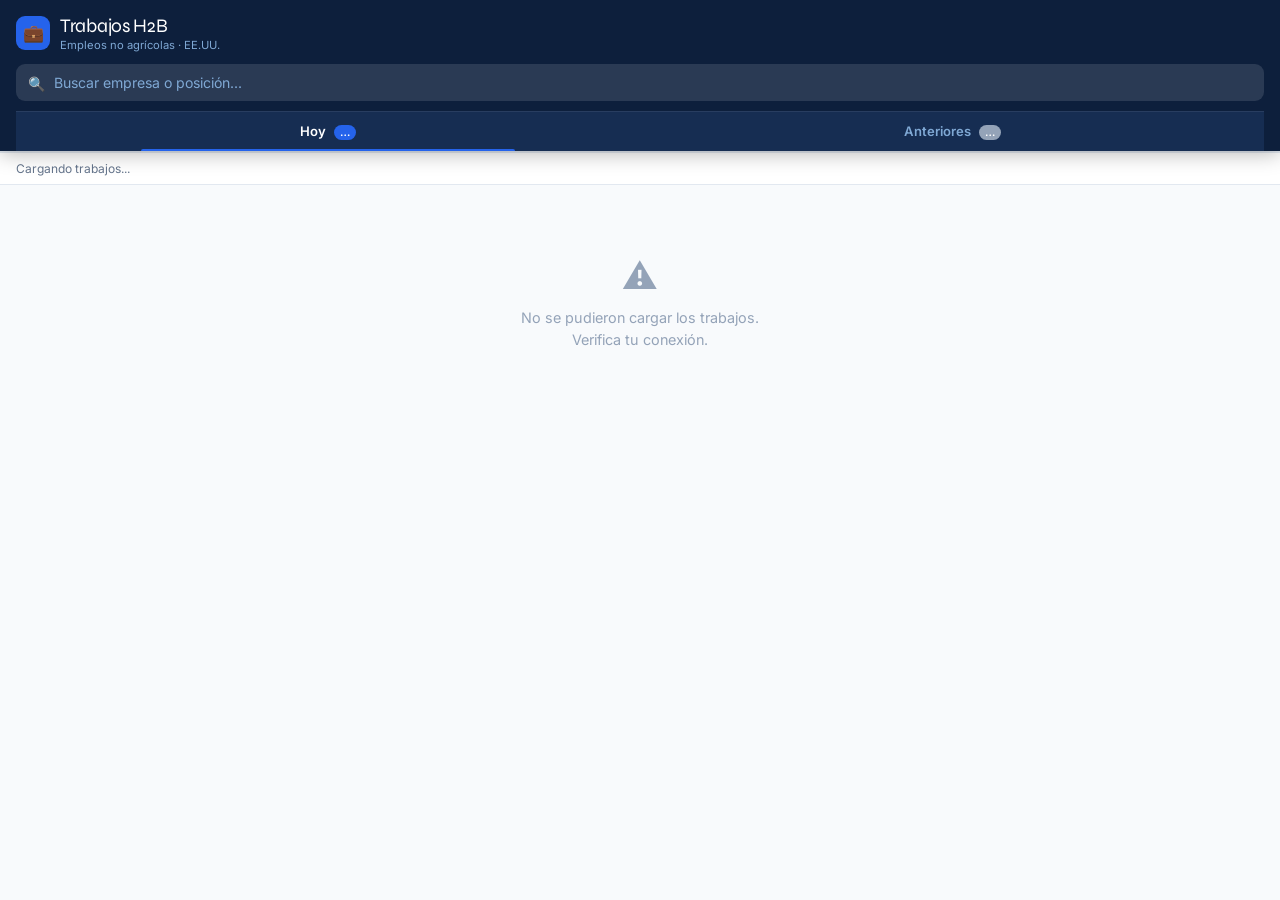
==== index.html @ 182c6082 "Add files via upload" ====
<!DOCTYPE html>
<html lang="es">
<head>
<meta charset="UTF-8">
<meta name="viewport" content="width=device-width, initial-scale=1.0">
<meta name="theme-color" content="#0d1f3c">
<title>Trabajos H2B</title>
<link rel="manifest" href="manifest.json">
<link href="https://fonts.googleapis.com/css2?family=Inter:wght@400;500;600&family=Syne:wght@700;800&display=swap" rel="stylesheet">
<style>
*,*::before,*::after{box-sizing:border-box;margin:0;padding:0}
:root{
  --navy:#0d1f3c;--navy2:#162d52;--blue:#2563eb;--blue-light:#dbeafe;
  --green:#059669;--green-light:#d1fae5;--amber:#d97706;--amber-light:#fef3c7;
  --gray1:#f8fafc;--gray2:#e2e8f0;--gray3:#94a3b8;--gray4:#64748b;
  --dark:#0f172a;--white:#fff;--radius:12px;
  --shadow:0 1px 8px rgba(15,23,42,.08),0 4px 16px rgba(15,23,42,.06);
}
body{font-family:'Inter',sans-serif;background:var(--gray1);color:var(--dark);min-height:100vh;-webkit-font-smoothing:antialiased}

/* HEADER */
header{background:var(--navy);position:sticky;top:0;z-index:100;box-shadow:0 2px 20px rgba(0,0,0,.3)}
.header-inner{padding:14px 16px 0}
.header-top{display:flex;align-items:center;gap:10px;margin-bottom:12px}
.logo-mark{width:34px;height:34px;background:var(--blue);border-radius:9px;display:flex;align-items:center;justify-content:center;font-size:17px;flex-shrink:0}
.app-title{font-family:'Syne',sans-serif;font-size:1.2rem;color:var(--white);letter-spacing:-.3px}
.app-sub{font-size:.7rem;color:#7fa8d4;margin-top:1px}

/* SEARCH ROW */
.search-row{display:flex;align-items:center;gap:8px;margin-bottom:0}
.search-wrap{position:relative;flex:1}
.search-wrap input{width:100%;padding:10px 16px 10px 38px;border:none;background:rgba(255,255,255,.12);color:white;font-size:.88rem;outline:none;font-family:'Inter',sans-serif;border-radius:9px}
.search-wrap input::placeholder{color:#7fa8d4}
.search-wrap .si{position:absolute;left:12px;top:50%;transform:translateY(-50%);color:#7fa8d4;font-size:14px;pointer-events:none}
.btn-avanzada{flex-shrink:0;background:var(--blue);border:none;color:white;padding:9px 12px;border-radius:9px;font-size:.75rem;font-weight:600;cursor:pointer;font-family:'Inter',sans-serif;white-space:nowrap;display:none;align-items:center;gap:4px;transition:background .15s}
.btn-avanzada.visible{display:flex}
.btn-avanzada.active{background:#1d4ed8}

/* TABS */
.tabs{display:flex;background:var(--navy2);border-top:1px solid rgba(255,255,255,.08);margin-top:10px}
.tab{flex:1;padding:11px 8px;text-align:center;font-size:.82rem;font-weight:600;color:#7fa8d4;cursor:pointer;border:none;background:none;font-family:'Inter',sans-serif;transition:all .15s;position:relative}
.tab.active{color:var(--white)}
.tab.active::after{content:'';position:absolute;bottom:0;left:20%;right:20%;height:2px;background:var(--blue);border-radius:2px 2px 0 0}
.tab-count{display:inline-flex;align-items:center;justify-content:center;background:var(--blue);color:white;font-size:.65rem;font-weight:700;padding:1px 6px;border-radius:10px;margin-left:5px;min-width:18px}
.tab-count.empty{background:var(--gray3)}

/* FILTER PANEL */
.filter-panel{background:var(--white);border-bottom:2px solid var(--gray2);overflow:hidden;max-height:0;transition:max-height .35s ease}
.filter-panel.open{max-height:700px}
.filter-inner{padding:16px}
.filter-section{margin-bottom:18px}
.filter-section:last-child{margin-bottom:0}
.filter-label{font-size:.72rem;font-weight:700;color:var(--gray4);text-transform:uppercase;letter-spacing:.5px;margin-bottom:10px;display:flex;align-items:center;gap:6px}
.filter-label span{background:var(--blue-light);color:var(--blue);font-size:.65rem;padding:2px 7px;border-radius:10px;font-weight:600}

/* CHECKBOX GRID */
.check-grid{display:grid;grid-template-columns:repeat(3,1fr);gap:6px}
.check-item{display:flex;align-items:center;gap:6px;padding:6px 8px;border-radius:8px;border:1.5px solid var(--gray2);cursor:pointer;transition:all .15s;background:var(--white)}
.check-item:hover{border-color:var(--blue);background:#f0f7ff}
.check-item.active{background:var(--navy);border-color:var(--navy)}
.check-item input{display:none}
.check-box{width:14px;height:14px;border-radius:4px;border:1.5px solid var(--gray3);background:var(--white);flex-shrink:0;display:flex;align-items:center;justify-content:center;font-size:9px;transition:all .15s}
.check-item.active .check-box{background:var(--blue);border-color:var(--blue);color:white}
.check-name{font-size:.72rem;font-weight:500;color:var(--dark);line-height:1.2;overflow:hidden;text-overflow:ellipsis;white-space:nowrap}
.check-item.active .check-name{color:white}

/* SLIDER */
.slider-wrap{padding:0 2px}
.slider-val{display:flex;justify-content:space-between;font-size:.8rem;color:var(--gray4);margin-bottom:8px}
.slider-val strong{color:var(--blue);font-weight:700;font-size:.9rem}
input[type=range]{width:100%;accent-color:var(--blue);height:5px;cursor:pointer}

/* FILTER ACTIONS */
.filter-actions{display:flex;gap:8px;margin-top:18px;padding-top:14px;border-top:1px solid var(--gray2)}
.btn-apply{flex:1;padding:11px;background:var(--blue);color:white;border:none;border-radius:9px;font-weight:700;font-size:.88rem;cursor:pointer;font-family:'Inter',sans-serif}
.btn-clear{padding:11px 16px;background:var(--gray1);color:var(--gray4);border:1.5px solid var(--gray2);border-radius:9px;font-weight:500;font-size:.88rem;cursor:pointer;font-family:'Inter',sans-serif}
.active-filters-bar{padding:6px 16px;background:#eff6ff;border-bottom:1px solid #bfdbfe;font-size:.75rem;color:var(--blue);display:none;align-items:center;gap:6px;flex-wrap:wrap}
.active-filters-bar.visible{display:flex}
.af-tag{background:var(--blue);color:white;padding:2px 8px;border-radius:10px;font-size:.7rem;font-weight:600}
.af-clear{margin-left:auto;color:var(--blue);font-weight:600;cursor:pointer;font-size:.75rem}

/* STATS */
.stats-bar{padding:8px 16px;font-size:.75rem;color:var(--gray4);background:var(--white);border-bottom:1px solid var(--gray2)}
.stats-bar strong{color:var(--blue)}

/* LIST */
.list{padding:10px 12px 100px;display:flex;flex-direction:column;gap:8px}

/* CARD */
.card{background:var(--white);border-radius:var(--radius);border:1px solid var(--gray2);box-shadow:var(--shadow);overflow:hidden}
.card-header{padding:14px 14px 12px;cursor:pointer;user-select:none}
.card-header:active{background:var(--gray1)}
.card-row1{display:flex;align-items:flex-start;gap:10px;margin-bottom:9px}
.card-icon{width:38px;height:38px;border-radius:9px;background:var(--blue-light);display:flex;align-items:center;justify-content:center;font-size:17px;flex-shrink:0}
.card-titles{flex:1;min-width:0}
.card-empresa{font-weight:600;font-size:.9rem;color:var(--navy);white-space:nowrap;overflow:hidden;text-overflow:ellipsis}
.card-posicion{font-size:.78rem;color:var(--gray4);margin-top:2px;white-space:nowrap;overflow:hidden;text-overflow:ellipsis}
.card-chevron{color:var(--gray3);font-size:13px;transition:transform .2s;flex-shrink:0;margin-top:3px}
.card.expanded .card-chevron{transform:rotate(180deg)}
.card-tags{display:flex;gap:5px;flex-wrap:wrap;align-items:center}
.tag{display:inline-flex;align-items:center;gap:3px;font-size:.71rem;padding:3px 8px;border-radius:20px;font-weight:500}
.tag-state{background:#eff6ff;color:#1d4ed8}
.tag-wage{background:var(--green-light);color:var(--green)}
.tag-date{background:var(--amber-light);color:var(--amber)}
.contact-dots{display:flex;gap:4px;flex-shrink:0}
.dot{width:20px;height:20px;border-radius:50%;display:flex;align-items:center;justify-content:center;font-size:10px}
.dot-email{background:#dbeafe}
.dot-phone{background:#d1fae5}
.dot-web{background:#fef3c7}

/* CARD BODY */
.card-body{border-top:1px solid var(--gray2);padding:14px;display:none;animation:fadeIn .2s ease}
.card.expanded .card-body{display:block}
@keyframes fadeIn{from{opacity:0;transform:translateY(-4px)}to{opacity:1;transform:translateY(0)}}
.detail-row{display:flex;align-items:flex-start;gap:10px;padding:9px 0;border-bottom:1px solid var(--gray2)}
.detail-row:last-of-type{border-bottom:none}
.detail-icon{width:30px;height:30px;border-radius:8px;background:var(--gray1);display:flex;align-items:center;justify-content:center;font-size:14px;flex-shrink:0}
.detail-label{font-size:.68rem;color:var(--gray3);font-weight:600;text-transform:uppercase;letter-spacing:.4px}
.detail-value{font-size:.85rem;color:var(--dark);font-weight:500;margin-top:1px;word-break:break-word}
.detail-actions{display:flex;gap:8px;margin-top:14px;flex-wrap:wrap}
.btn-action{display:inline-flex;align-items:center;gap:6px;padding:10px 16px;border-radius:9px;font-size:.83rem;font-weight:600;cursor:pointer;border:none;font-family:'Inter',sans-serif;text-decoration:none;transition:opacity .15s}
.btn-action:active{opacity:.8}
.btn-email{background:var(--blue);color:white}
.btn-web{background:var(--navy);color:white}
.btn-copy{background:var(--gray1);color:var(--gray4);border:1px solid var(--gray2)}
.desc-text{font-size:.8rem;color:var(--gray4);line-height:1.55;margin-top:4px}
.desc-toggle{font-size:.75rem;color:var(--blue);cursor:pointer;font-weight:600;margin-top:4px;display:inline-block}

/* PAGINATION */
.pagination{display:flex;align-items:center;justify-content:center;gap:10px;padding:14px 16px;background:var(--white);border-top:1px solid var(--gray2);position:fixed;bottom:0;left:0;right:0;box-shadow:0 -2px 12px rgba(0,0,0,.08)}
.btn-page{padding:8px 16px;border-radius:8px;border:1.5px solid var(--gray2);background:var(--white);font-size:.82rem;font-weight:600;cursor:pointer;color:var(--dark);font-family:'Inter',sans-serif}
.btn-page:disabled{opacity:.35;cursor:default}
.page-info{font-size:.8rem;color:var(--gray4);font-weight:500}

/* MISC */
.center-msg{text-align:center;padding:60px 20px;color:var(--gray3)}
.center-msg .big{font-size:2.2rem;margin-bottom:10px}
.center-msg p{font-size:.9rem;line-height:1.5}
.spinner{width:32px;height:32px;border:3px solid var(--gray2);border-top-color:var(--blue);border-radius:50%;animation:spin .7s linear infinite;margin:0 auto 14px}
@keyframes spin{to{transform:rotate(360deg)}}
.today-empty{background:var(--amber-light);border:1px solid #fcd34d;border-radius:var(--radius);padding:16px;margin:12px;color:var(--amber);font-size:.85rem;line-height:1.6;text-align:center}
.toast{position:fixed;bottom:80px;left:50%;transform:translateX(-50%) translateY(20px);background:var(--dark);color:white;padding:8px 18px;border-radius:20px;font-size:.8rem;font-weight:500;opacity:0;transition:all .25s;pointer-events:none;z-index:300}
.toast.show{opacity:1;transform:translateX(-50%) translateY(0)}
</style>
</head>
<body>

<header>
  <div class="header-inner">
    <div class="header-top">
      <div class="logo-mark">💼</div>
      <div>
        <div class="app-title">Trabajos H2B</div>
        <div class="app-sub">Empleos no agrícolas · EE.UU.</div>
      </div>
    </div>
    <div class="search-row">
      <div class="search-wrap">
        <span class="si">🔍</span>
        <input type="search" id="searchInput" placeholder="Buscar empresa o posición...">
      </div>
      <button class="btn-avanzada" id="btnAvanzada" onclick="toggleFilter()">⚙️ Búsqueda avanzada</button>
    </div>
    <div class="tabs">
      <button class="tab active" id="tabHoy" onclick="cambiarTab('hoy')">
        Hoy <span class="tab-count" id="countHoy">…</span>
      </button>
      <button class="tab" id="tabAnt" onclick="cambiarTab('anteriores')">
        Anteriores <span class="tab-count empty" id="countAnt">…</span>
      </button>
    </div>
  </div>
</header>

<!-- FILTER PANEL -->
<div class="filter-panel" id="filterPanel">
  <div class="filter-inner">
    <div class="filter-section">
      <div class="filter-label">📍 Estado <span id="countEstados"></span></div>
      <div class="check-grid" id="gridEstados"></div>
    </div>
    <div class="filter-section">
      <div class="filter-label">💼 Tipo de trabajo <span id="countTipos"></span></div>
      <div class="check-grid" id="gridTipos"></div>
    </div>
    <div class="filter-section">
      <div class="filter-label">💵 Salario mínimo por hora</div>
      <div class="slider-wrap">
        <div class="slider-val"><span>$0/hr</span><strong id="sliderVal">$0/hr</strong><span>$50/hr</span></div>
        <input type="range" id="salarioSlider" min="0" max="50" value="0" step="1">
      </div>
    </div>
    <div class="filter-actions">
      <button class="btn-clear" onclick="limpiarFiltros()">Limpiar todo</button>
      <button class="btn-apply" onclick="aplicarFiltros()">Ver resultados</button>
    </div>
  </div>
</div>

<!-- ACTIVE FILTERS BAR -->
<div class="active-filters-bar" id="activeFiltersBar">
  <span>Filtros:</span>
  <span id="afTags"></span>
  <span class="af-clear" onclick="limpiarFiltros()">✕ Limpiar</span>
</div>

<div class="stats-bar" id="statsBar">Cargando trabajos...</div>

<div class="list" id="listaTrabajos">
  <div class="center-msg"><div class="spinner"></div><p>Cargando trabajos del DOL...</p></div>
</div>

<div class="pagination" id="pagination" style="display:none">
  <button class="btn-page" id="btnPrev" onclick="cambiarPagina(-1)">← Anterior</button>
  <span class="page-info" id="pageInfo"></span>
  <button class="btn-page" id="btnNext" onclick="cambiarPagina(1)">Siguiente →</button>
</div>

<div class="toast" id="toast">✅ Email copiado</div>

<script>
const CSV_URL = "https://docs.google.com/spreadsheets/d/e/2PACX-1vQ9Fnx0TZ_xO5Spt__ysZBmxb3HUIJSaC-pLm0ZbaevdkyESsnlVOUYNwSkzO4Rj4vyIYNVawFfk0ZN/pub?gid=1165441440&single=true&output=csv";
const PER_PAGE = 30;

const ESTADOS = {
  AL:"Alabama",AK:"Alaska",AZ:"Arizona",AR:"Arkansas",CA:"California",
  CO:"Colorado",CT:"Connecticut",DE:"Delaware",FL:"Florida",GA:"Georgia",
  HI:"Hawaii",ID:"Idaho",IL:"Illinois",IN:"Indiana",IA:"Iowa",KS:"Kansas",
  KY:"Kentucky",LA:"Louisiana",ME:"Maine",MD:"Maryland",MA:"Massachusetts",
  MI:"Michigan",MN:"Minnesota",MS:"Mississippi",MO:"Missouri",MT:"Montana",
  NE:"Nebraska",NV:"Nevada",NH:"New Hampshire",NJ:"New Jersey",NM:"New Mexico",
  NY:"New York",NC:"North Carolina",ND:"North Dakota",OH:"Ohio",OK:"Oklahoma",
  OR:"Oregon",PA:"Pennsylvania",RI:"Rhode Island",SC:"South Carolina",
  SD:"South Dakota",TN:"Tennessee",TX:"Texas",UT:"Utah",VT:"Vermont",
  VA:"Virginia",WA:"Washington",WV:"West Virginia",WI:"Wisconsin",WY:"Wyoming"
};

const ICONOS = {
  "food":"🍔","cook":"👨‍🍳","kitchen":"🍳","house":"🏠","clean":"🧹","maid":"🧹",
  "land":"🌿","garden":"🌱","forest":"🌲","tree":"🌳","fish":"🐟","seafood":"🐠",
  "crab":"🦀","shrimp":"🦐","horse":"🐴","carnival":"🎡","amusement":"🎠",
  "resort":"🏖️","hotel":"🏨","ski":"⛷️","golf":"⛳","sugar":"🌾",
  "harvest":"🌾","camp":"⛺","recreation":"🏕️","default":"💼"
};

function getIcono(pos){
  const p=pos.toLowerCase();
  for(const[k,v] of Object.entries(ICONOS)) if(p.includes(k)) return v;
  return ICONOS.default;
}

const hoyStr = new Date().toISOString().slice(0,10);

let todos=[], filtrados=[], tabActiva="hoy";
let paginaActual=1, totalPaginas=1;
let filtrosEstado=new Set(), filtrosTipo=new Set(), filtroSalario=0;
let expandedId=null;

// CSV PARSER
function parseCSV(text){
  const lines=text.trim().split("\n");
  const headers=lines[0].split(",").map(h=>h.replace(/"/g,"").trim());
  return lines.slice(1).map(line=>{
    const vals=[]; let cur="",inQ=false;
    for(const ch of line){
      if(ch==='"'){inQ=!inQ;}
      else if(ch===','&&!inQ){vals.push(cur.trim());cur="";}
      else{cur+=ch;}
    }
    vals.push(cur.trim());
    const obj={};
    headers.forEach((h,i)=>obj[h]=(vals[i]||"").replace(/^"|"$/g,""));
    return obj;
  }).filter(r=>r["Empresa"]&&r["Empresa"].length>0);
}

async function cargarDatos(){
  try{
    const res=await fetch(CSV_URL+"&t="+Date.now());
    const text=await res.text();
    todos=parseCSV(text);
    construirFiltros();
    aplicarFiltros();
  }catch(e){
    document.getElementById("listaTrabajos").innerHTML=`<div class="center-msg"><div class="big">⚠️</div><p>No se pudieron cargar los trabajos.<br>Verifica tu conexión.</p></div>`;
  }
}

// BUILD FILTER CHECKBOXES
function construirFiltros(){
  const estados=[...new Set(todos.map(j=>j["Estado"]).filter(Boolean))].sort();
  document.getElementById("gridEstados").innerHTML=estados.map(e=>`
    <div class="check-item" id="ce-${e}" onclick="toggleCheck('estado','${e}')">
      <div class="check-box" id="cb-e-${e}"></div>
      <span class="check-name">${ESTADOS[e]||e}</span>
    </div>`).join("");

  const tipos=[...new Set(todos.map(j=>{
    const words=j["Posición"].trim().split(/\s+/);
    return words.slice(0,2).join(" ");
  }).filter(Boolean))].sort().slice(0,30);
  document.getElementById("gridTipos").innerHTML=tipos.map(t=>`
    <div class="check-item" id="ct-${t.replace(/\s+/g,'-')}" onclick="toggleCheck('tipo','${t}')">
      <div class="check-box" id="cb-t-${t.replace(/\s+/g,'-')}"></div>
      <span class="check-name">${t}</span>
    </div>`).join("");
}

function toggleCheck(tipo, val){
  const set=tipo==='estado'?filtrosEstado:filtrosTipo;
  const prefix=tipo==='estado'?'ce-':'ct-';
  const cbPrefix=tipo==='estado'?'cb-e-':'cb-t-';
  const key=val.replace(/\s+/g,'-');

  if(set.has(val)){
    set.delete(val);
    document.getElementById(prefix+key)?.classList.remove('active');
    document.getElementById(cbPrefix+key).textContent='';
  } else {
    set.add(val);
    document.getElementById(prefix+key)?.classList.add('active');
    document.getElementById(cbPrefix+key).textContent='✓';
  }
  // Update count badge
  if(tipo==='estado') document.getElementById("countEstados").textContent=filtrosEstado.size>0?filtrosEstado.size+" sel.":"";
  else document.getElementById("countTipos").textContent=filtrosTipo.size>0?filtrosTipo.size+" sel.":"";
}

function limpiarFiltros(){
  filtrosEstado.clear(); filtrosTipo.clear(); filtroSalario=0;
  document.querySelectorAll(".check-item").forEach(c=>c.classList.remove("active"));
  document.querySelectorAll(".check-box").forEach(c=>c.textContent="");
  document.getElementById("salarioSlider").value=0;
  document.getElementById("sliderVal").textContent="$0/hr";
  document.getElementById("countEstados").textContent="";
  document.getElementById("countTipos").textContent="";
  aplicarFiltros();
  if(document.getElementById("filterPanel").classList.contains("open")) toggleFilter();
}

function toggleFilter(){
  const panel=document.getElementById("filterPanel");
  const btn=document.getElementById("btnAvanzada");
  panel.classList.toggle("open");
  btn.classList.toggle("active");
}

// SHOW/HIDE advanced button when typing
document.addEventListener("DOMContentLoaded",()=>{
  document.getElementById("searchInput").addEventListener("input",function(){
    const btn=document.getElementById("btnAvanzada");
    if(this.value.length>0) btn.classList.add("visible");
    else btn.classList.remove("visible");
    aplicarFiltros();
  });
  document.getElementById("salarioSlider").addEventListener("input",function(){
    filtroSalario=+this.value;
    document.getElementById("sliderVal").textContent="$"+this.value+"/hr";
  });
});

function updateActiveFiltersBar(){
  const tags=[];
  filtrosEstado.forEach(e=>tags.push(ESTADOS[e]||e));
  filtrosTipo.forEach(t=>tags.push(t));
  if(filtroSalario>0) tags.push("Mín. $"+filtroSalario+"/hr");
  const bar=document.getElementById("activeFiltersBar");
  const tagsEl=document.getElementById("afTags");
  if(tags.length>0){
    tagsEl.innerHTML=tags.map(t=>`<span class="af-tag">${t}</span>`).join("");
    bar.classList.add("visible");
  } else {
    bar.classList.remove("visible");
  }
}

function aplicarFiltros(){
  const q=document.getElementById("searchInput").value.toLowerCase();
  const hoyFiltrados=[], antFiltrados=[];

  todos.forEach(j=>{
    const matchEstado=filtrosEstado.size===0||filtrosEstado.has(j["Estado"]);
    const matchTipo=filtrosTipo.size===0||[...filtrosTipo].some(t=>j["Posición"].includes(t));
    const salNum=parseFloat((j["Salario Desde"]||"").replace(/[^0-9.]/g,""))||0;
    const matchSalario=salNum>=filtroSalario;
    const matchQ=!q||j["Empresa"].toLowerCase().includes(q)||j["Posición"].toLowerCase().includes(q);
    if(!matchEstado||!matchTipo||!matchSalario||!matchQ) return;

    const ultima=j["Última Actualización"]||"";
    if(ultima.startsWith(hoyStr)) hoyFiltrados.push(j);
    else antFiltrados.push(j);
  });

  document.getElementById("countHoy").textContent=hoyFiltrados.length;
  document.getElementById("countAnt").textContent=antFiltrados.length;
  document.getElementById("countHoy").className="tab-count"+(hoyFiltrados.length===0?" empty":"");

  filtrados=tabActiva==="hoy"?hoyFiltrados:antFiltrados;
  paginaActual=1;
  totalPaginas=Math.ceil(filtrados.length/PER_PAGE)||1;
  updateActiveFiltersBar();
  renderLista();
  if(document.getElementById("filterPanel").classList.contains("open")) toggleFilter();
}

function cambiarTab(tab){
  tabActiva=tab;
  document.getElementById("tabHoy").classList.toggle("active",tab==="hoy");
  document.getElementById("tabAnt").classList.toggle("active",tab==="anteriores");
  aplicarFiltros();
}

function renderLista(){
  const lista=document.getElementById("listaTrabajos");
  const stats=document.getElementById("statsBar");
  const pag=document.getElementById("pagination");

  if(tabActiva==="hoy"&&filtrados.length===0){
    lista.innerHTML=`<div class="today-empty">📭 No hay nuevas publicaciones hoy.<br>Revisa las publicaciones anteriores.</div>`;
    pag.style.display="none";
    stats.innerHTML="Sin publicaciones nuevas hoy";
    return;
  }
  if(filtrados.length===0){
    lista.innerHTML=`<div class="center-msg"><div class="big">🔍</div><p>No se encontraron trabajos<br>con esos criterios.</p></div>`;
    pag.style.display="none";
    stats.innerHTML="Sin resultados";
    return;
  }

  const inicio=(paginaActual-1)*PER_PAGE;
  const pagina=filtrados.slice(inicio,inicio+PER_PAGE);
  stats.innerHTML=`Mostrando <strong>${inicio+1}–${Math.min(inicio+PER_PAGE,filtrados.length)}</strong> de <strong>${filtrados.length}</strong> trabajos`;

  lista.innerHTML=pagina.map((j,i)=>{
    const idx=inicio+i;
    const icono=getIcono(j["Posición"]);
    const estado=ESTADOS[j["Estado"]]||j["Estado"]||"";
    const salDesde=j["Salario Desde"]||"";
    const salHasta=j["Salario Hasta"]||"";
    const sal=salDesde&&salHasta?`${salDesde} – ${salHasta}`:salDesde||salHasta;
    const hasEmail=!!j["Email"];
    const hasPhone=!!j["Teléfono"];
    const hasWeb=!!(j["Sitio Web"]||j["URL Aplicación"]);
    const isExp=expandedId===idx;
    const desc=j["Descripción ES"]||j["Descripción"]||"";
    const descCorta=desc.length>180?desc.slice(0,180)+"…":desc;

    return `
    <div class="card${isExp?" expanded":""}" id="card-${idx}">
      <div class="card-header" onclick="toggleCard(${idx})">
        <div class="card-row1">
          <div class="card-icon">${icono}</div>
          <div class="card-titles">
            <div class="card-empresa">${j["Empresa"]}</div>
            <div class="card-posicion">${j["Posición"]}</div>
          </div>
          <div style="display:flex;flex-direction:column;align-items:flex-end;gap:6px">
            <div class="contact-dots">
              ${hasEmail?'<div class="dot dot-email">📧</div>':""}
              ${hasPhone?'<div class="dot dot-phone">📞</div>':""}
              ${hasWeb?'<div class="dot dot-web">🌐</div>':""}
            </div>
            <div class="card-chevron">▼</div>
          </div>
        </div>
        <div class="card-tags">
          ${estado?`<span class="tag tag-state">📍 ${j["Ciudad"]?j["Ciudad"]+", ":""}${estado}</span>`:""}
          ${sal?`<span class="tag tag-wage">💵 ${sal}</span>`:""}
          ${j["Fecha Inicio"]?`<span class="tag tag-date">📅 ${j["Fecha Inicio"]}</span>`:""}
        </div>
      </div>
      <div class="card-body">
        ${j["Fecha Fin"]?`<div class="detail-row"><div class="detail-icon">📅</div><div><div class="detail-label">Período</div><div class="detail-value">${j["Fecha Inicio"]} → ${j["Fecha Fin"]}</div></div></div>`:""}
        ${hasPhone?`<div class="detail-row"><div class="detail-icon">📞</div><div><div class="detail-label">Teléfono</div><div class="detail-value">${j["Teléfono"]}</div></div></div>`:""}
        ${hasEmail?`<div class="detail-row"><div class="detail-icon">✉️</div><div><div class="detail-label">Email</div><div class="detail-value">${j["Email"]}</div></div></div>`:""}
        ${desc?`<div class="detail-row"><div class="detail-icon">📋</div><div><div class="detail-label">Descripción</div><div class="desc-text" id="desc-${idx}">${descCorta}</div>${desc.length>180?`<span class="desc-toggle" onclick="toggleDesc(${idx},\`${desc.replace(/`/g,"'")}\`,\`${descCorta.replace(/`/g,"'")}\`)">Ver más</span>`:""}</div></div>`:""}
        <div class="detail-actions">
          ${hasEmail?`<a class="btn-action btn-email" href="mailto:${j["Email"]}?subject=Application for ${encodeURIComponent(j["Posición"])}">✉️ Aplicar por email</a>`:""}
          ${hasEmail?`<button class="btn-action btn-copy" onclick="copiarEmail('${j["Email"]}')">📋 Copiar email</button>`:""}
          ${hasWeb?`<a class="btn-action btn-web" href="${j["URL Aplicación"]||j["Sitio Web"]}" target="_blank">🌐 Aplicar en línea</a>`:""}
        </div>
      </div>
    </div>`;
  }).join("");

  if(totalPaginas>1){
    pag.style.display="flex";
    document.getElementById("pageInfo").textContent=`Página ${paginaActual} de ${totalPaginas}`;
    document.getElementById("btnPrev").disabled=paginaActual===1;
    document.getElementById("btnNext").disabled=paginaActual===totalPaginas;
  } else {
    pag.style.display="none";
  }
}

function toggleCard(idx){
  expandedId=expandedId===idx?null:idx;
  renderLista();
  if(expandedId!==null){
    setTimeout(()=>document.getElementById("card-"+idx)?.scrollIntoView({behavior:"smooth",block:"nearest"}),100);
  }
}

function toggleDesc(idx,full,short){
  const el=document.getElementById("desc-"+idx);
  const toggle=el.nextElementSibling;
  if(toggle.textContent==="Ver más"){el.textContent=full;toggle.textContent="Ver menos";}
  else{el.textContent=short;toggle.textContent="Ver más";}
}

function cambiarPagina(dir){
  paginaActual=Math.max(1,Math.min(totalPaginas,paginaActual+dir));
  expandedId=null;
  renderLista();
  window.scrollTo({top:0,behavior:"smooth"});
}

function copiarEmail(email){
  navigator.clipboard.writeText(email).then(()=>{
    const t=document.getElementById("toast");
    t.classList.add("show");
    setTimeout(()=>t.classList.remove("show"),2000);
  });
}

cargarDatos();
</script>
</body>
</html>
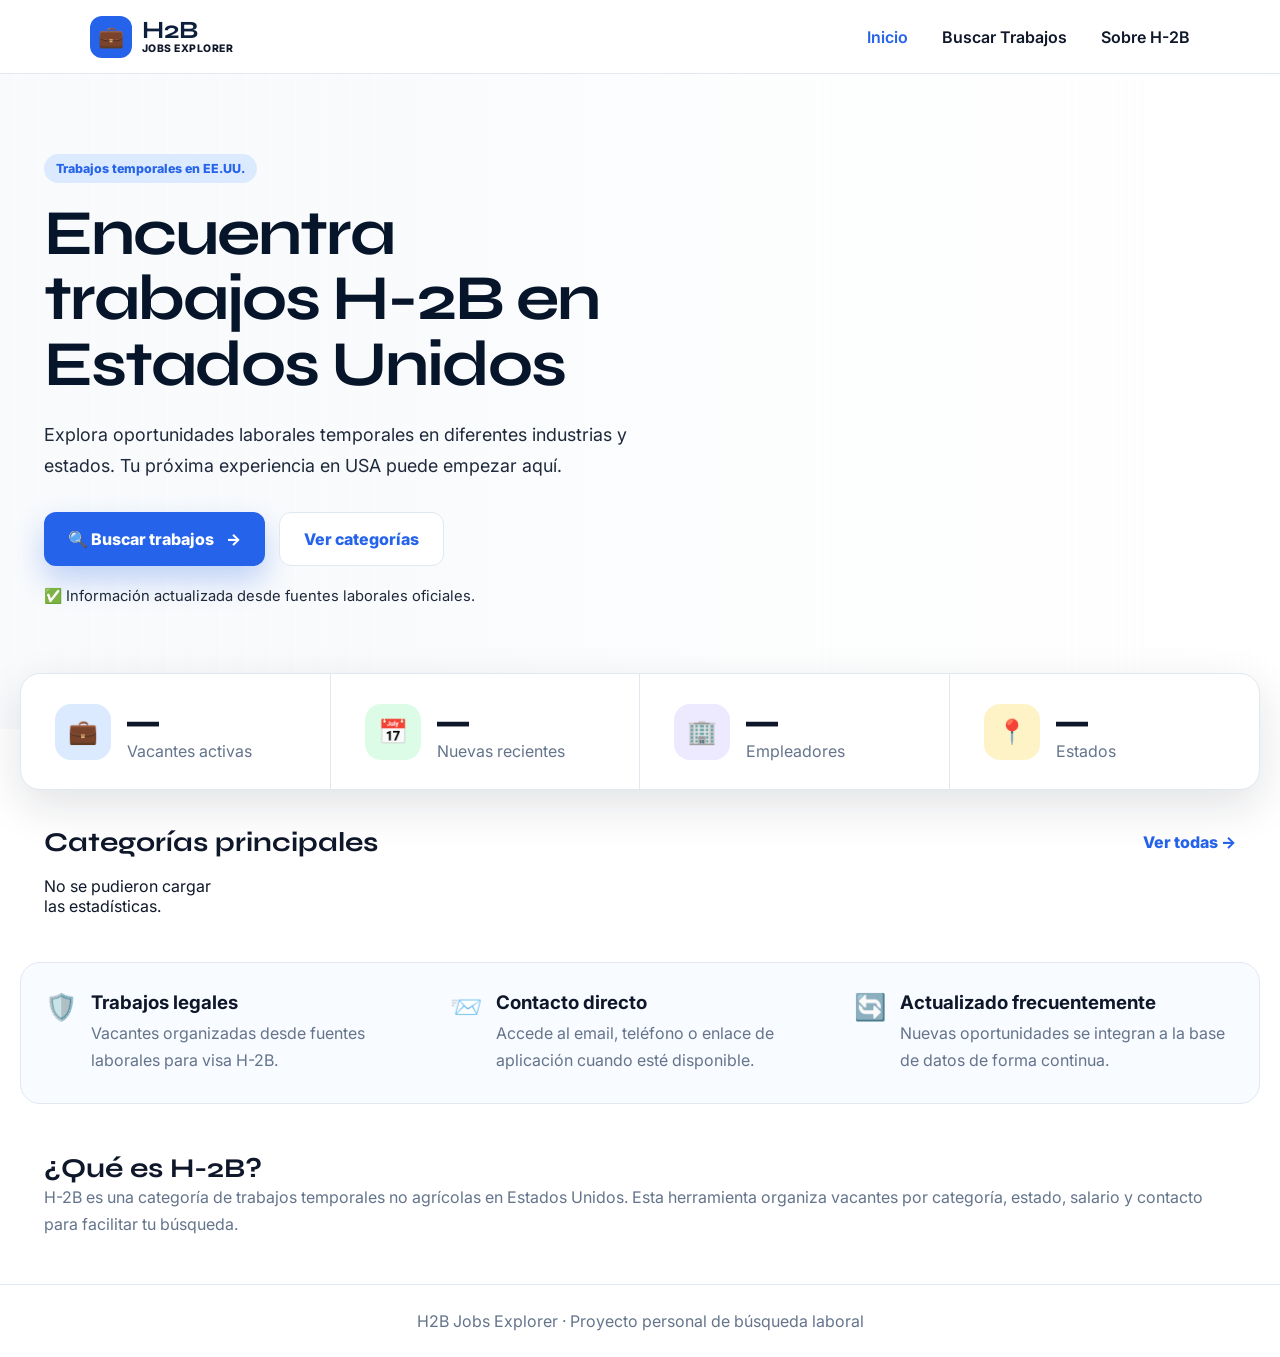
==== commit dc4d3894: "Add files via upload" ====
--- a/index.html
+++ b/index.html
@@ -1,530 +1,77 @@
 <!DOCTYPE html>
 <html lang="es">
 <head>
-<meta charset="UTF-8">
-<meta name="viewport" content="width=device-width, initial-scale=1.0">
-<meta name="theme-color" content="#0d1f3c">
-<title>Trabajos H2B</title>
-<link rel="manifest" href="manifest.json">
-<link href="https://fonts.googleapis.com/css2?family=Inter:wght@400;500;600&family=Syne:wght@700;800&display=swap" rel="stylesheet">
-<style>
-*,*::before,*::after{box-sizing:border-box;margin:0;padding:0}
-:root{
-  --navy:#0d1f3c;--navy2:#162d52;--blue:#2563eb;--blue-light:#dbeafe;
-  --green:#059669;--green-light:#d1fae5;--amber:#d97706;--amber-light:#fef3c7;
-  --gray1:#f8fafc;--gray2:#e2e8f0;--gray3:#94a3b8;--gray4:#64748b;
-  --dark:#0f172a;--white:#fff;--radius:12px;
-  --shadow:0 1px 8px rgba(15,23,42,.08),0 4px 16px rgba(15,23,42,.06);
-}
-body{font-family:'Inter',sans-serif;background:var(--gray1);color:var(--dark);min-height:100vh;-webkit-font-smoothing:antialiased}
-
-/* HEADER */
-header{background:var(--navy);position:sticky;top:0;z-index:100;box-shadow:0 2px 20px rgba(0,0,0,.3)}
-.header-inner{padding:14px 16px 0}
-.header-top{display:flex;align-items:center;gap:10px;margin-bottom:12px}
-.logo-mark{width:34px;height:34px;background:var(--blue);border-radius:9px;display:flex;align-items:center;justify-content:center;font-size:17px;flex-shrink:0}
-.app-title{font-family:'Syne',sans-serif;font-size:1.2rem;color:var(--white);letter-spacing:-.3px}
-.app-sub{font-size:.7rem;color:#7fa8d4;margin-top:1px}
-
-/* SEARCH ROW */
-.search-row{display:flex;align-items:center;gap:8px;margin-bottom:0}
-.search-wrap{position:relative;flex:1}
-.search-wrap input{width:100%;padding:10px 16px 10px 38px;border:none;background:rgba(255,255,255,.12);color:white;font-size:.88rem;outline:none;font-family:'Inter',sans-serif;border-radius:9px}
-.search-wrap input::placeholder{color:#7fa8d4}
-.search-wrap .si{position:absolute;left:12px;top:50%;transform:translateY(-50%);color:#7fa8d4;font-size:14px;pointer-events:none}
-.btn-avanzada{flex-shrink:0;background:var(--blue);border:none;color:white;padding:9px 12px;border-radius:9px;font-size:.75rem;font-weight:600;cursor:pointer;font-family:'Inter',sans-serif;white-space:nowrap;display:none;align-items:center;gap:4px;transition:background .15s}
-.btn-avanzada.visible{display:flex}
-.btn-avanzada.active{background:#1d4ed8}
-
-/* TABS */
-.tabs{display:flex;background:var(--navy2);border-top:1px solid rgba(255,255,255,.08);margin-top:10px}
-.tab{flex:1;padding:11px 8px;text-align:center;font-size:.82rem;font-weight:600;color:#7fa8d4;cursor:pointer;border:none;background:none;font-family:'Inter',sans-serif;transition:all .15s;position:relative}
-.tab.active{color:var(--white)}
-.tab.active::after{content:'';position:absolute;bottom:0;left:20%;right:20%;height:2px;background:var(--blue);border-radius:2px 2px 0 0}
-.tab-count{display:inline-flex;align-items:center;justify-content:center;background:var(--blue);color:white;font-size:.65rem;font-weight:700;padding:1px 6px;border-radius:10px;margin-left:5px;min-width:18px}
-.tab-count.empty{background:var(--gray3)}
-
-/* FILTER PANEL */
-.filter-panel{background:var(--white);border-bottom:2px solid var(--gray2);overflow:hidden;max-height:0;transition:max-height .35s ease}
-.filter-panel.open{max-height:700px}
-.filter-inner{padding:16px}
-.filter-section{margin-bottom:18px}
-.filter-section:last-child{margin-bottom:0}
-.filter-label{font-size:.72rem;font-weight:700;color:var(--gray4);text-transform:uppercase;letter-spacing:.5px;margin-bottom:10px;display:flex;align-items:center;gap:6px}
-.filter-label span{background:var(--blue-light);color:var(--blue);font-size:.65rem;padding:2px 7px;border-radius:10px;font-weight:600}
-
-/* CHECKBOX GRID */
-.check-grid{display:grid;grid-template-columns:repeat(3,1fr);gap:6px}
-.check-item{display:flex;align-items:center;gap:6px;padding:6px 8px;border-radius:8px;border:1.5px solid var(--gray2);cursor:pointer;transition:all .15s;background:var(--white)}
-.check-item:hover{border-color:var(--blue);background:#f0f7ff}
-.check-item.active{background:var(--navy);border-color:var(--navy)}
-.check-item input{display:none}
-.check-box{width:14px;height:14px;border-radius:4px;border:1.5px solid var(--gray3);background:var(--white);flex-shrink:0;display:flex;align-items:center;justify-content:center;font-size:9px;transition:all .15s}
-.check-item.active .check-box{background:var(--blue);border-color:var(--blue);color:white}
-.check-name{font-size:.72rem;font-weight:500;color:var(--dark);line-height:1.2;overflow:hidden;text-overflow:ellipsis;white-space:nowrap}
-.check-item.active .check-name{color:white}
-
-/* SLIDER */
-.slider-wrap{padding:0 2px}
-.slider-val{display:flex;justify-content:space-between;font-size:.8rem;color:var(--gray4);margin-bottom:8px}
-.slider-val strong{color:var(--blue);font-weight:700;font-size:.9rem}
-input[type=range]{width:100%;accent-color:var(--blue);height:5px;cursor:pointer}
-
-/* FILTER ACTIONS */
-.filter-actions{display:flex;gap:8px;margin-top:18px;padding-top:14px;border-top:1px solid var(--gray2)}
-.btn-apply{flex:1;padding:11px;background:var(--blue);color:white;border:none;border-radius:9px;font-weight:700;font-size:.88rem;cursor:pointer;font-family:'Inter',sans-serif}
-.btn-clear{padding:11px 16px;background:var(--gray1);color:var(--gray4);border:1.5px solid var(--gray2);border-radius:9px;font-weight:500;font-size:.88rem;cursor:pointer;font-family:'Inter',sans-serif}
-.active-filters-bar{padding:6px 16px;background:#eff6ff;border-bottom:1px solid #bfdbfe;font-size:.75rem;color:var(--blue);display:none;align-items:center;gap:6px;flex-wrap:wrap}
-.active-filters-bar.visible{display:flex}
-.af-tag{background:var(--blue);color:white;padding:2px 8px;border-radius:10px;font-size:.7rem;font-weight:600}
-.af-clear{margin-left:auto;color:var(--blue);font-weight:600;cursor:pointer;font-size:.75rem}
-
-/* STATS */
-.stats-bar{padding:8px 16px;font-size:.75rem;color:var(--gray4);background:var(--white);border-bottom:1px solid var(--gray2)}
-.stats-bar strong{color:var(--blue)}
-
-/* LIST */
-.list{padding:10px 12px 100px;display:flex;flex-direction:column;gap:8px}
-
-/* CARD */
-.card{background:var(--white);border-radius:var(--radius);border:1px solid var(--gray2);box-shadow:var(--shadow);overflow:hidden}
-.card-header{padding:14px 14px 12px;cursor:pointer;user-select:none}
-.card-header:active{background:var(--gray1)}
-.card-row1{display:flex;align-items:flex-start;gap:10px;margin-bottom:9px}
-.card-icon{width:38px;height:38px;border-radius:9px;background:var(--blue-light);display:flex;align-items:center;justify-content:center;font-size:17px;flex-shrink:0}
-.card-titles{flex:1;min-width:0}
-.card-empresa{font-weight:600;font-size:.9rem;color:var(--navy);white-space:nowrap;overflow:hidden;text-overflow:ellipsis}
-.card-posicion{font-size:.78rem;color:var(--gray4);margin-top:2px;white-space:nowrap;overflow:hidden;text-overflow:ellipsis}
-.card-chevron{color:var(--gray3);font-size:13px;transition:transform .2s;flex-shrink:0;margin-top:3px}
-.card.expanded .card-chevron{transform:rotate(180deg)}
-.card-tags{display:flex;gap:5px;flex-wrap:wrap;align-items:center}
-.tag{display:inline-flex;align-items:center;gap:3px;font-size:.71rem;padding:3px 8px;border-radius:20px;font-weight:500}
-.tag-state{background:#eff6ff;color:#1d4ed8}
-.tag-wage{background:var(--green-light);color:var(--green)}
-.tag-date{background:var(--amber-light);color:var(--amber)}
-.contact-dots{display:flex;gap:4px;flex-shrink:0}
-.dot{width:20px;height:20px;border-radius:50%;display:flex;align-items:center;justify-content:center;font-size:10px}
-.dot-email{background:#dbeafe}
-.dot-phone{background:#d1fae5}
-.dot-web{background:#fef3c7}
-
-/* CARD BODY */
-.card-body{border-top:1px solid var(--gray2);padding:14px;display:none;animation:fadeIn .2s ease}
-.card.expanded .card-body{display:block}
-@keyframes fadeIn{from{opacity:0;transform:translateY(-4px)}to{opacity:1;transform:translateY(0)}}
-.detail-row{display:flex;align-items:flex-start;gap:10px;padding:9px 0;border-bottom:1px solid var(--gray2)}
-.detail-row:last-of-type{border-bottom:none}
-.detail-icon{width:30px;height:30px;border-radius:8px;background:var(--gray1);display:flex;align-items:center;justify-content:center;font-size:14px;flex-shrink:0}
-.detail-label{font-size:.68rem;color:var(--gray3);font-weight:600;text-transform:uppercase;letter-spacing:.4px}
-.detail-value{font-size:.85rem;color:var(--dark);font-weight:500;margin-top:1px;word-break:break-word}
-.detail-actions{display:flex;gap:8px;margin-top:14px;flex-wrap:wrap}
-.btn-action{display:inline-flex;align-items:center;gap:6px;padding:10px 16px;border-radius:9px;font-size:.83rem;font-weight:600;cursor:pointer;border:none;font-family:'Inter',sans-serif;text-decoration:none;transition:opacity .15s}
-.btn-action:active{opacity:.8}
-.btn-email{background:var(--blue);color:white}
-.btn-web{background:var(--navy);color:white}
-.btn-copy{background:var(--gray1);color:var(--gray4);border:1px solid var(--gray2)}
-.desc-text{font-size:.8rem;color:var(--gray4);line-height:1.55;margin-top:4px}
-.desc-toggle{font-size:.75rem;color:var(--blue);cursor:pointer;font-weight:600;margin-top:4px;display:inline-block}
-
-/* PAGINATION */
-.pagination{display:flex;align-items:center;justify-content:center;gap:10px;padding:14px 16px;background:var(--white);border-top:1px solid var(--gray2);position:fixed;bottom:0;left:0;right:0;box-shadow:0 -2px 12px rgba(0,0,0,.08)}
-.btn-page{padding:8px 16px;border-radius:8px;border:1.5px solid var(--gray2);background:var(--white);font-size:.82rem;font-weight:600;cursor:pointer;color:var(--dark);font-family:'Inter',sans-serif}
-.btn-page:disabled{opacity:.35;cursor:default}
-.page-info{font-size:.8rem;color:var(--gray4);font-weight:500}
-
-/* MISC */
-.center-msg{text-align:center;padding:60px 20px;color:var(--gray3)}
-.center-msg .big{font-size:2.2rem;margin-bottom:10px}
-.center-msg p{font-size:.9rem;line-height:1.5}
-.spinner{width:32px;height:32px;border:3px solid var(--gray2);border-top-color:var(--blue);border-radius:50%;animation:spin .7s linear infinite;margin:0 auto 14px}
-@keyframes spin{to{transform:rotate(360deg)}}
-.today-empty{background:var(--amber-light);border:1px solid #fcd34d;border-radius:var(--radius);padding:16px;margin:12px;color:var(--amber);font-size:.85rem;line-height:1.6;text-align:center}
-.toast{position:fixed;bottom:80px;left:50%;transform:translateX(-50%) translateY(20px);background:var(--dark);color:white;padding:8px 18px;border-radius:20px;font-size:.8rem;font-weight:500;opacity:0;transition:all .25s;pointer-events:none;z-index:300}
-.toast.show{opacity:1;transform:translateX(-50%) translateY(0)}
-</style>
+  <meta charset="UTF-8">
+  <meta name="viewport" content="width=device-width, initial-scale=1.0">
+  <meta name="theme-color" content="#0d1f3c">
+  <title>H2B Jobs Explorer</title>
+  <link rel="manifest" href="manifest.json">
+  <link rel="preconnect" href="https://fonts.googleapis.com">
+  <link rel="preconnect" href="https://fonts.gstatic.com" crossorigin>
+  <link href="https://fonts.googleapis.com/css2?family=Inter:wght@400;500;600;700;800&family=Syne:wght@700;800&display=swap" rel="stylesheet">
+  <link rel="stylesheet" href="css/home.css">
 </head>
 <body>
 
-<header>
-  <div class="header-inner">
-    <div class="header-top">
-      <div class="logo-mark">💼</div>
-      <div>
-        <div class="app-title">Trabajos H2B</div>
-        <div class="app-sub">Empleos no agrícolas · EE.UU.</div>
+<header class="site-header">
+  <a href="index.html" class="brand">
+    <span class="brand-icon">💼</span>
+    <span><strong>H2B</strong><small>Jobs Explorer</small></span>
+  </a>
+  <nav class="nav">
+    <a class="active" href="index.html">Inicio</a>
+    <a href="buscar.html">Buscar Trabajos</a>
+    <a href="#sobre">Sobre H-2B</a>
+  </nav>
+</header>
+
+<main>
+  <section class="hero">
+    <div class="hero-bg"></div>
+    <div class="hero-content">
+      <div class="hero-copy">
+        <span class="eyebrow">Trabajos temporales en EE.UU.</span>
+        <h1>Encuentra trabajos H-2B en Estados Unidos</h1>
+        <p>Explora oportunidades laborales temporales en diferentes industrias y estados. Tu próxima experiencia en USA puede empezar aquí.</p>
+        <div class="hero-actions">
+          <a class="btn-primary" href="buscar.html">🔍 Buscar trabajos <span>→</span></a>
+          <a class="btn-secondary" href="#categorias">Ver categorías</a>
+        </div>
+        <p class="trust-line">✅ Información actualizada desde fuentes laborales oficiales.</p>
       </div>
     </div>
-    <div class="search-row">
-      <div class="search-wrap">
-        <span class="si">🔍</span>
-        <input type="search" id="searchInput" placeholder="Buscar empresa o posición...">
-      </div>
-      <button class="btn-avanzada" id="btnAvanzada" onclick="toggleFilter()">⚙️ Búsqueda avanzada</button>
+  </section>
+
+  <section class="stats-card">
+    <div class="stat"><span class="stat-icon blue">💼</span><div><strong id="statActivas">—</strong><span>Vacantes activas</span></div></div>
+    <div class="stat"><span class="stat-icon green">📅</span><div><strong id="statRecientes">—</strong><span>Nuevas recientes</span></div></div>
+    <div class="stat"><span class="stat-icon purple">🏢</span><div><strong id="statEmpresas">—</strong><span>Empleadores</span></div></div>
+    <div class="stat"><span class="stat-icon amber">📍</span><div><strong id="statEstados">—</strong><span>Estados</span></div></div>
+  </section>
+
+  <section class="section" id="categorias">
+    <div class="section-head"><h2>Categorías principales</h2><a href="buscar.html">Ver todas →</a></div>
+    <div class="category-grid" id="categoryGrid">
+      <div class="skeleton"></div><div class="skeleton"></div><div class="skeleton"></div>
+      <div class="skeleton"></div><div class="skeleton"></div><div class="skeleton"></div>
     </div>
-    <div class="tabs">
-      <button class="tab active" id="tabHoy" onclick="cambiarTab('hoy')">
-        Hoy <span class="tab-count" id="countHoy">…</span>
-      </button>
-      <button class="tab" id="tabAnt" onclick="cambiarTab('anteriores')">
-        Anteriores <span class="tab-count empty" id="countAnt">…</span>
-      </button>
-    </div>
-  </div>
-</header>
+  </section>
 
-<!-- FILTER PANEL -->
-<div class="filter-panel" id="filterPanel">
-  <div class="filter-inner">
-    <div class="filter-section">
-      <div class="filter-label">📍 Estado <span id="countEstados"></span></div>
-      <div class="check-grid" id="gridEstados"></div>
-    </div>
-    <div class="filter-section">
-      <div class="filter-label">💼 Tipo de trabajo <span id="countTipos"></span></div>
-      <div class="check-grid" id="gridTipos"></div>
-    </div>
-    <div class="filter-section">
-      <div class="filter-label">💵 Salario mínimo por hora</div>
-      <div class="slider-wrap">
-        <div class="slider-val"><span>$0/hr</span><strong id="sliderVal">$0/hr</strong><span>$50/hr</span></div>
-        <input type="range" id="salarioSlider" min="0" max="50" value="0" step="1">
-      </div>
-    </div>
-    <div class="filter-actions">
-      <button class="btn-clear" onclick="limpiarFiltros()">Limpiar todo</button>
-      <button class="btn-apply" onclick="aplicarFiltros()">Ver resultados</button>
-    </div>
-  </div>
-</div>
+  <section class="benefits">
+    <div class="benefit"><span>🛡️</span><div><h3>Trabajos legales</h3><p>Vacantes organizadas desde fuentes laborales para visa H-2B.</p></div></div>
+    <div class="benefit"><span>📨</span><div><h3>Contacto directo</h3><p>Accede al email, teléfono o enlace de aplicación cuando esté disponible.</p></div></div>
+    <div class="benefit"><span>🔄</span><div><h3>Actualizado frecuentemente</h3><p>Nuevas oportunidades se integran a la base de datos de forma continua.</p></div></div>
+  </section>
 
-<!-- ACTIVE FILTERS BAR -->
-<div class="active-filters-bar" id="activeFiltersBar">
-  <span>Filtros:</span>
-  <span id="afTags"></span>
-  <span class="af-clear" onclick="limpiarFiltros()">✕ Limpiar</span>
-</div>
+  <section class="section info" id="sobre">
+    <h2>¿Qué es H-2B?</h2>
+    <p>H-2B es una categoría de trabajos temporales no agrícolas en Estados Unidos. Esta herramienta organiza vacantes por categoría, estado, salario y contacto para facilitar tu búsqueda.</p>
+  </section>
+</main>
 
-<div class="stats-bar" id="statsBar">Cargando trabajos...</div>
+<footer><p>H2B Jobs Explorer · Proyecto personal de búsqueda laboral</p></footer>
 
-<div class="list" id="listaTrabajos">
-  <div class="center-msg"><div class="spinner"></div><p>Cargando trabajos del DOL...</p></div>
-</div>
-
-<div class="pagination" id="pagination" style="display:none">
-  <button class="btn-page" id="btnPrev" onclick="cambiarPagina(-1)">← Anterior</button>
-  <span class="page-info" id="pageInfo"></span>
-  <button class="btn-page" id="btnNext" onclick="cambiarPagina(1)">Siguiente →</button>
-</div>
-
-<div class="toast" id="toast">✅ Email copiado</div>
-
-<script>
-const CSV_URL = "https://docs.google.com/spreadsheets/d/e/2PACX-1vQ9Fnx0TZ_xO5Spt__ysZBmxb3HUIJSaC-pLm0ZbaevdkyESsnlVOUYNwSkzO4Rj4vyIYNVawFfk0ZN/pub?gid=1165441440&single=true&output=csv";
-const PER_PAGE = 30;
-
-const ESTADOS = {
-  AL:"Alabama",AK:"Alaska",AZ:"Arizona",AR:"Arkansas",CA:"California",
-  CO:"Colorado",CT:"Connecticut",DE:"Delaware",FL:"Florida",GA:"Georgia",
-  HI:"Hawaii",ID:"Idaho",IL:"Illinois",IN:"Indiana",IA:"Iowa",KS:"Kansas",
-  KY:"Kentucky",LA:"Louisiana",ME:"Maine",MD:"Maryland",MA:"Massachusetts",
-  MI:"Michigan",MN:"Minnesota",MS:"Mississippi",MO:"Missouri",MT:"Montana",
-  NE:"Nebraska",NV:"Nevada",NH:"New Hampshire",NJ:"New Jersey",NM:"New Mexico",
-  NY:"New York",NC:"North Carolina",ND:"North Dakota",OH:"Ohio",OK:"Oklahoma",
-  OR:"Oregon",PA:"Pennsylvania",RI:"Rhode Island",SC:"South Carolina",
-  SD:"South Dakota",TN:"Tennessee",TX:"Texas",UT:"Utah",VT:"Vermont",
-  VA:"Virginia",WA:"Washington",WV:"West Virginia",WI:"Wisconsin",WY:"Wyoming"
-};
-
-const ICONOS = {
-  "food":"🍔","cook":"👨‍🍳","kitchen":"🍳","house":"🏠","clean":"🧹","maid":"🧹",
-  "land":"🌿","garden":"🌱","forest":"🌲","tree":"🌳","fish":"🐟","seafood":"🐠",
-  "crab":"🦀","shrimp":"🦐","horse":"🐴","carnival":"🎡","amusement":"🎠",
-  "resort":"🏖️","hotel":"🏨","ski":"⛷️","golf":"⛳","sugar":"🌾",
-  "harvest":"🌾","camp":"⛺","recreation":"🏕️","default":"💼"
-};
-
-function getIcono(pos){
-  const p=pos.toLowerCase();
-  for(const[k,v] of Object.entries(ICONOS)) if(p.includes(k)) return v;
-  return ICONOS.default;
-}
-
-const hoyStr = new Date().toISOString().slice(0,10);
-
-let todos=[], filtrados=[], tabActiva="hoy";
-let paginaActual=1, totalPaginas=1;
-let filtrosEstado=new Set(), filtrosTipo=new Set(), filtroSalario=0;
-let expandedId=null;
-
-// CSV PARSER
-function parseCSV(text){
-  const lines=text.trim().split("\n");
-  const headers=lines[0].split(",").map(h=>h.replace(/"/g,"").trim());
-  return lines.slice(1).map(line=>{
-    const vals=[]; let cur="",inQ=false;
-    for(const ch of line){
-      if(ch==='"'){inQ=!inQ;}
-      else if(ch===','&&!inQ){vals.push(cur.trim());cur="";}
-      else{cur+=ch;}
-    }
-    vals.push(cur.trim());
-    const obj={};
-    headers.forEach((h,i)=>obj[h]=(vals[i]||"").replace(/^"|"$/g,""));
-    return obj;
-  }).filter(r=>r["Empresa"]&&r["Empresa"].length>0);
-}
-
-async function cargarDatos(){
-  try{
-    const res=await fetch(CSV_URL+"&t="+Date.now());
-    const text=await res.text();
-    todos=parseCSV(text);
-    construirFiltros();
-    aplicarFiltros();
-  }catch(e){
-    document.getElementById("listaTrabajos").innerHTML=`<div class="center-msg"><div class="big">⚠️</div><p>No se pudieron cargar los trabajos.<br>Verifica tu conexión.</p></div>`;
-  }
-}
-
-// BUILD FILTER CHECKBOXES
-function construirFiltros(){
-  const estados=[...new Set(todos.map(j=>j["Estado"]).filter(Boolean))].sort();
-  document.getElementById("gridEstados").innerHTML=estados.map(e=>`
-    <div class="check-item" id="ce-${e}" onclick="toggleCheck('estado','${e}')">
-      <div class="check-box" id="cb-e-${e}"></div>
-      <span class="check-name">${ESTADOS[e]||e}</span>
-    </div>`).join("");
-
-  const tipos=[...new Set(todos.map(j=>{
-    const words=j["Posición"].trim().split(/\s+/);
-    return words.slice(0,2).join(" ");
-  }).filter(Boolean))].sort().slice(0,30);
-  document.getElementById("gridTipos").innerHTML=tipos.map(t=>`
-    <div class="check-item" id="ct-${t.replace(/\s+/g,'-')}" onclick="toggleCheck('tipo','${t}')">
-      <div class="check-box" id="cb-t-${t.replace(/\s+/g,'-')}"></div>
-      <span class="check-name">${t}</span>
-    </div>`).join("");
-}
-
-function toggleCheck(tipo, val){
-  const set=tipo==='estado'?filtrosEstado:filtrosTipo;
-  const prefix=tipo==='estado'?'ce-':'ct-';
-  const cbPrefix=tipo==='estado'?'cb-e-':'cb-t-';
-  const key=val.replace(/\s+/g,'-');
-
-  if(set.has(val)){
-    set.delete(val);
-    document.getElementById(prefix+key)?.classList.remove('active');
-    document.getElementById(cbPrefix+key).textContent='';
-  } else {
-    set.add(val);
-    document.getElementById(prefix+key)?.classList.add('active');
-    document.getElementById(cbPrefix+key).textContent='✓';
-  }
-  // Update count badge
-  if(tipo==='estado') document.getElementById("countEstados").textContent=filtrosEstado.size>0?filtrosEstado.size+" sel.":"";
-  else document.getElementById("countTipos").textContent=filtrosTipo.size>0?filtrosTipo.size+" sel.":"";
-}
-
-function limpiarFiltros(){
-  filtrosEstado.clear(); filtrosTipo.clear(); filtroSalario=0;
-  document.querySelectorAll(".check-item").forEach(c=>c.classList.remove("active"));
-  document.querySelectorAll(".check-box").forEach(c=>c.textContent="");
-  document.getElementById("salarioSlider").value=0;
-  document.getElementById("sliderVal").textContent="$0/hr";
-  document.getElementById("countEstados").textContent="";
-  document.getElementById("countTipos").textContent="";
-  aplicarFiltros();
-  if(document.getElementById("filterPanel").classList.contains("open")) toggleFilter();
-}
-
-function toggleFilter(){
-  const panel=document.getElementById("filterPanel");
-  const btn=document.getElementById("btnAvanzada");
-  panel.classList.toggle("open");
-  btn.classList.toggle("active");
-}
-
-// SHOW/HIDE advanced button when typing
-document.addEventListener("DOMContentLoaded",()=>{
-  document.getElementById("searchInput").addEventListener("input",function(){
-    const btn=document.getElementById("btnAvanzada");
-    if(this.value.length>0) btn.classList.add("visible");
-    else btn.classList.remove("visible");
-    aplicarFiltros();
-  });
-  document.getElementById("salarioSlider").addEventListener("input",function(){
-    filtroSalario=+this.value;
-    document.getElementById("sliderVal").textContent="$"+this.value+"/hr";
-  });
-});
-
-function updateActiveFiltersBar(){
-  const tags=[];
-  filtrosEstado.forEach(e=>tags.push(ESTADOS[e]||e));
-  filtrosTipo.forEach(t=>tags.push(t));
-  if(filtroSalario>0) tags.push("Mín. $"+filtroSalario+"/hr");
-  const bar=document.getElementById("activeFiltersBar");
-  const tagsEl=document.getElementById("afTags");
-  if(tags.length>0){
-    tagsEl.innerHTML=tags.map(t=>`<span class="af-tag">${t}</span>`).join("");
-    bar.classList.add("visible");
-  } else {
-    bar.classList.remove("visible");
-  }
-}
-
-function aplicarFiltros(){
-  const q=document.getElementById("searchInput").value.toLowerCase();
-  const hoyFiltrados=[], antFiltrados=[];
-
-  todos.forEach(j=>{
-    const matchEstado=filtrosEstado.size===0||filtrosEstado.has(j["Estado"]);
-    const matchTipo=filtrosTipo.size===0||[...filtrosTipo].some(t=>j["Posición"].includes(t));
-    const salNum=parseFloat((j["Salario Desde"]||"").replace(/[^0-9.]/g,""))||0;
-    const matchSalario=salNum>=filtroSalario;
-    const matchQ=!q||j["Empresa"].toLowerCase().includes(q)||j["Posición"].toLowerCase().includes(q);
-    if(!matchEstado||!matchTipo||!matchSalario||!matchQ) return;
-
-    const ultima=j["Última Actualización"]||"";
-    if(ultima.startsWith(hoyStr)) hoyFiltrados.push(j);
-    else antFiltrados.push(j);
-  });
-
-  document.getElementById("countHoy").textContent=hoyFiltrados.length;
-  document.getElementById("countAnt").textContent=antFiltrados.length;
-  document.getElementById("countHoy").className="tab-count"+(hoyFiltrados.length===0?" empty":"");
-
-  filtrados=tabActiva==="hoy"?hoyFiltrados:antFiltrados;
-  paginaActual=1;
-  totalPaginas=Math.ceil(filtrados.length/PER_PAGE)||1;
-  updateActiveFiltersBar();
-  renderLista();
-  if(document.getElementById("filterPanel").classList.contains("open")) toggleFilter();
-}
-
-function cambiarTab(tab){
-  tabActiva=tab;
-  document.getElementById("tabHoy").classList.toggle("active",tab==="hoy");
-  document.getElementById("tabAnt").classList.toggle("active",tab==="anteriores");
-  aplicarFiltros();
-}
-
-function renderLista(){
-  const lista=document.getElementById("listaTrabajos");
-  const stats=document.getElementById("statsBar");
-  const pag=document.getElementById("pagination");
-
-  if(tabActiva==="hoy"&&filtrados.length===0){
-    lista.innerHTML=`<div class="today-empty">📭 No hay nuevas publicaciones hoy.<br>Revisa las publicaciones anteriores.</div>`;
-    pag.style.display="none";
-    stats.innerHTML="Sin publicaciones nuevas hoy";
-    return;
-  }
-  if(filtrados.length===0){
-    lista.innerHTML=`<div class="center-msg"><div class="big">🔍</div><p>No se encontraron trabajos<br>con esos criterios.</p></div>`;
-    pag.style.display="none";
-    stats.innerHTML="Sin resultados";
-    return;
-  }
-
-  const inicio=(paginaActual-1)*PER_PAGE;
-  const pagina=filtrados.slice(inicio,inicio+PER_PAGE);
-  stats.innerHTML=`Mostrando <strong>${inicio+1}–${Math.min(inicio+PER_PAGE,filtrados.length)}</strong> de <strong>${filtrados.length}</strong> trabajos`;
-
-  lista.innerHTML=pagina.map((j,i)=>{
-    const idx=inicio+i;
-    const icono=getIcono(j["Posición"]);
-    const estado=ESTADOS[j["Estado"]]||j["Estado"]||"";
-    const salDesde=j["Salario Desde"]||"";
-    const salHasta=j["Salario Hasta"]||"";
-    const sal=salDesde&&salHasta?`${salDesde} – ${salHasta}`:salDesde||salHasta;
-    const hasEmail=!!j["Email"];
-    const hasPhone=!!j["Teléfono"];
-    const hasWeb=!!(j["Sitio Web"]||j["URL Aplicación"]);
-    const isExp=expandedId===idx;
-    const desc=j["Descripción ES"]||j["Descripción"]||"";
-    const descCorta=desc.length>180?desc.slice(0,180)+"…":desc;
-
-    return `
-    <div class="card${isExp?" expanded":""}" id="card-${idx}">
-      <div class="card-header" onclick="toggleCard(${idx})">
-        <div class="card-row1">
-          <div class="card-icon">${icono}</div>
-          <div class="card-titles">
-            <div class="card-empresa">${j["Empresa"]}</div>
-            <div class="card-posicion">${j["Posición"]}</div>
-          </div>
-          <div style="display:flex;flex-direction:column;align-items:flex-end;gap:6px">
-            <div class="contact-dots">
-              ${hasEmail?'<div class="dot dot-email">📧</div>':""}
-              ${hasPhone?'<div class="dot dot-phone">📞</div>':""}
-              ${hasWeb?'<div class="dot dot-web">🌐</div>':""}
-            </div>
-            <div class="card-chevron">▼</div>
-          </div>
-        </div>
-        <div class="card-tags">
-          ${estado?`<span class="tag tag-state">📍 ${j["Ciudad"]?j["Ciudad"]+", ":""}${estado}</span>`:""}
-          ${sal?`<span class="tag tag-wage">💵 ${sal}</span>`:""}
-          ${j["Fecha Inicio"]?`<span class="tag tag-date">📅 ${j["Fecha Inicio"]}</span>`:""}
-        </div>
-      </div>
-      <div class="card-body">
-        ${j["Fecha Fin"]?`<div class="detail-row"><div class="detail-icon">📅</div><div><div class="detail-label">Período</div><div class="detail-value">${j["Fecha Inicio"]} → ${j["Fecha Fin"]}</div></div></div>`:""}
-        ${hasPhone?`<div class="detail-row"><div class="detail-icon">📞</div><div><div class="detail-label">Teléfono</div><div class="detail-value">${j["Teléfono"]}</div></div></div>`:""}
-        ${hasEmail?`<div class="detail-row"><div class="detail-icon">✉️</div><div><div class="detail-label">Email</div><div class="detail-value">${j["Email"]}</div></div></div>`:""}
-        ${desc?`<div class="detail-row"><div class="detail-icon">📋</div><div><div class="detail-label">Descripción</div><div class="desc-text" id="desc-${idx}">${descCorta}</div>${desc.length>180?`<span class="desc-toggle" onclick="toggleDesc(${idx},\`${desc.replace(/`/g,"'")}\`,\`${descCorta.replace(/`/g,"'")}\`)">Ver más</span>`:""}</div></div>`:""}
-        <div class="detail-actions">
-          ${hasEmail?`<a class="btn-action btn-email" href="mailto:${j["Email"]}?subject=Application for ${encodeURIComponent(j["Posición"])}">✉️ Aplicar por email</a>`:""}
-          ${hasEmail?`<button class="btn-action btn-copy" onclick="copiarEmail('${j["Email"]}')">📋 Copiar email</button>`:""}
-          ${hasWeb?`<a class="btn-action btn-web" href="${j["URL Aplicación"]||j["Sitio Web"]}" target="_blank">🌐 Aplicar en línea</a>`:""}
-        </div>
-      </div>
-    </div>`;
-  }).join("");
-
-  if(totalPaginas>1){
-    pag.style.display="flex";
-    document.getElementById("pageInfo").textContent=`Página ${paginaActual} de ${totalPaginas}`;
-    document.getElementById("btnPrev").disabled=paginaActual===1;
-    document.getElementById("btnNext").disabled=paginaActual===totalPaginas;
-  } else {
-    pag.style.display="none";
-  }
-}
-
-function toggleCard(idx){
-  expandedId=expandedId===idx?null:idx;
-  renderLista();
-  if(expandedId!==null){
-    setTimeout(()=>document.getElementById("card-"+idx)?.scrollIntoView({behavior:"smooth",block:"nearest"}),100);
-  }
-}
-
-function toggleDesc(idx,full,short){
-  const el=document.getElementById("desc-"+idx);
-  const toggle=el.nextElementSibling;
-  if(toggle.textContent==="Ver más"){el.textContent=full;toggle.textContent="Ver menos";}
-  else{el.textContent=short;toggle.textContent="Ver más";}
-}
-
-function cambiarPagina(dir){
-  paginaActual=Math.max(1,Math.min(totalPaginas,paginaActual+dir));
-  expandedId=null;
-  renderLista();
-  window.scrollTo({top:0,behavior:"smooth"});
-}
-
-function copiarEmail(email){
-  navigator.clipboard.writeText(email).then(()=>{
-    const t=document.getElementById("toast");
-    t.classList.add("show");
-    setTimeout(()=>t.classList.remove("show"),2000);
-  });
-}
-
-cargarDatos();
-</script>
+<script src="js/data.js"></script>
+<script src="js/home.js"></script>
 </body>
 </html>
--- a/css/home.css
+++ b/css/home.css
@@ -0,0 +1,26 @@
+*{box-sizing:border-box;margin:0;padding:0}
+:root{--navy:#0d1f3c;--blue:#2563eb;--blue2:#1d4ed8;--gray:#64748b;--light:#f8fafc;--border:#e2e8f0;--dark:#0f172a;--white:#fff;--green:#059669;--amber:#d97706;--shadow:0 16px 45px rgba(15,23,42,.12)}
+body{font-family:Inter,sans-serif;background:var(--white);color:var(--dark)}
+.site-header{height:74px;display:flex;align-items:center;justify-content:space-between;padding:0 7%;border-bottom:1px solid var(--border);background:rgba(255,255,255,.94);backdrop-filter:blur(12px);position:sticky;top:0;z-index:10}
+.brand{display:flex;align-items:center;gap:10px;text-decoration:none;color:var(--dark)}
+.brand-icon{width:42px;height:42px;background:var(--blue);border-radius:12px;display:grid;place-items:center;font-size:21px}
+.brand strong{font-family:Syne,sans-serif;font-size:1.55rem;line-height:1;color:var(--navy)}
+.brand small{text-transform:uppercase;font-weight:800;font-size:.65rem;display:block;letter-spacing:.5px}
+.nav{display:flex;gap:34px}.nav a{text-decoration:none;color:var(--dark);font-weight:600}.nav a.active,.nav a:hover{color:var(--blue)}
+.hero{position:relative;min-height:520px;overflow:hidden}
+.hero-bg{position:absolute;inset:0;background:linear-gradient(90deg,rgba(248,250,252,.98) 0%,rgba(248,250,252,.92) 30%,rgba(248,250,252,.32) 58%,rgba(248,250,252,.05) 100%),url('https://images.unsplash.com/photo-1501785888041-af3ef285b470?auto=format&fit=crop&w=1800&q=80');background-size:cover;background-position:center}
+.hero-content{position:relative;z-index:1;max-width:1240px;margin:0 auto;padding:80px 24px 120px}
+.hero-copy{max-width:620px}.eyebrow{display:inline-flex;background:#dbeafe;color:var(--blue);padding:7px 12px;border-radius:999px;font-weight:800;font-size:.78rem;margin-bottom:18px}
+h1{font-family:Syne,sans-serif;font-size:clamp(2.4rem,5vw,4.6rem);line-height:1.02;color:#07152a;margin-bottom:22px;letter-spacing:-2px}
+.hero p{font-size:1.12rem;line-height:1.75;color:#1e293b;max-width:650px}.hero-actions{display:flex;gap:14px;margin-top:30px;flex-wrap:wrap}
+.btn-primary,.btn-secondary{display:inline-flex;align-items:center;gap:12px;padding:16px 24px;border-radius:12px;text-decoration:none;font-weight:800}.btn-primary{background:var(--blue);color:#fff;box-shadow:0 14px 30px rgba(37,99,235,.28)}.btn-primary:hover{background:var(--blue2)}.btn-secondary{background:#fff;color:var(--blue);border:1px solid var(--border)}
+.trust-line{margin-top:18px;font-size:.92rem!important}
+.stats-card{max-width:1240px;margin:-56px auto 36px;background:#fff;border:1px solid var(--border);border-radius:20px;box-shadow:var(--shadow);display:grid;grid-template-columns:repeat(4,1fr);position:relative;z-index:2;overflow:hidden}
+.stat{display:flex;gap:16px;align-items:center;padding:28px 34px;border-right:1px solid var(--border)}.stat:last-child{border-right:0}
+.stat-icon{width:56px;height:56px;border-radius:16px;display:grid;place-items:center;font-size:24px}.stat-icon.blue{background:#dbeafe}.stat-icon.green{background:#dcfce7}.stat-icon.purple{background:#ede9fe}.stat-icon.amber{background:#fef3c7}
+.stat strong{display:block;font-size:2rem;font-weight:900}.stat span{color:var(--gray)}
+.section{max-width:1240px;margin:0 auto 46px;padding:0 24px}.section-head{display:flex;justify-content:space-between;align-items:center;margin-bottom:18px}.section h2{font-family:Syne,sans-serif;font-size:1.7rem}.section-head a{color:var(--blue);font-weight:800;text-decoration:none}
+.category-grid{display:grid;grid-template-columns:repeat(6,1fr);gap:16px}.category-card{background:#fff;border:1px solid var(--border);border-radius:16px;padding:22px;display:flex;align-items:center;gap:16px;text-decoration:none;color:var(--dark);box-shadow:0 8px 20px rgba(15,23,42,.05)}.category-card:hover{border-color:#93c5fd;transform:translateY(-2px)}.category-icon{width:50px;height:50px;border-radius:14px;background:#eff6ff;display:grid;place-items:center;font-size:23px}.category-card strong{display:block;margin-bottom:4px}.category-card span{font-size:.88rem;color:var(--gray)}
+.benefits{max-width:1240px;margin:0 auto 48px;padding:28px 24px;background:#f8fbff;border:1px solid var(--border);border-radius:20px;display:grid;grid-template-columns:repeat(3,1fr);gap:24px}.benefit{display:flex;gap:14px}.benefit>span{font-size:26px}.benefit h3{margin-bottom:6px}.benefit p,.info p{color:var(--gray);line-height:1.7}
+footer{text-align:center;padding:26px;color:var(--gray);border-top:1px solid var(--border)}.skeleton{height:96px;border-radius:16px;background:linear-gradient(90deg,#f1f5f9,#e2e8f0,#f1f5f9);background-size:200% 100%;animation:shimmer 1.2s infinite}@keyframes shimmer{to{background-position:-200% 0}}
+@media(max-width:900px){.site-header{padding:0 18px}.nav{display:none}.stats-card,.category-grid,.benefits{grid-template-columns:1fr}.stats-card{margin:0 18px 34px}.stat{border-right:0;border-bottom:1px solid var(--border)}.hero-content{padding:54px 20px 70px}}
